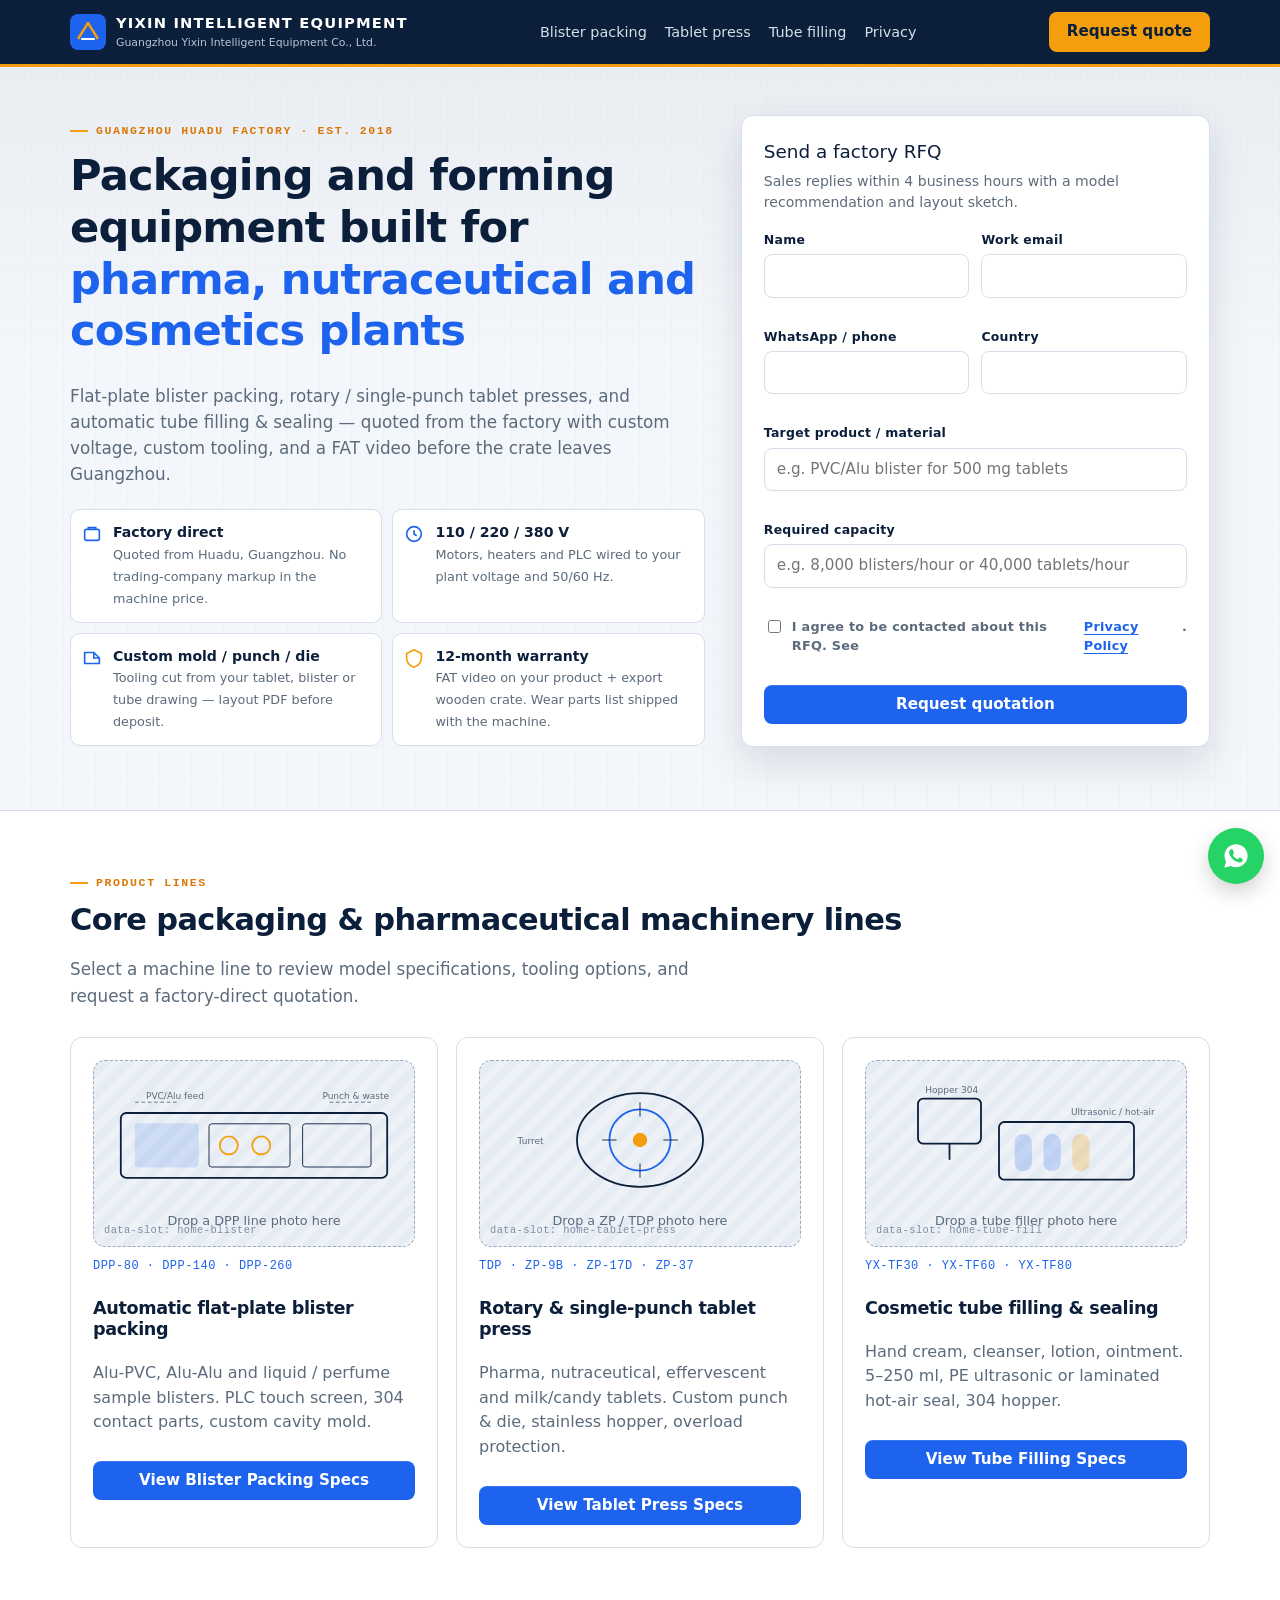
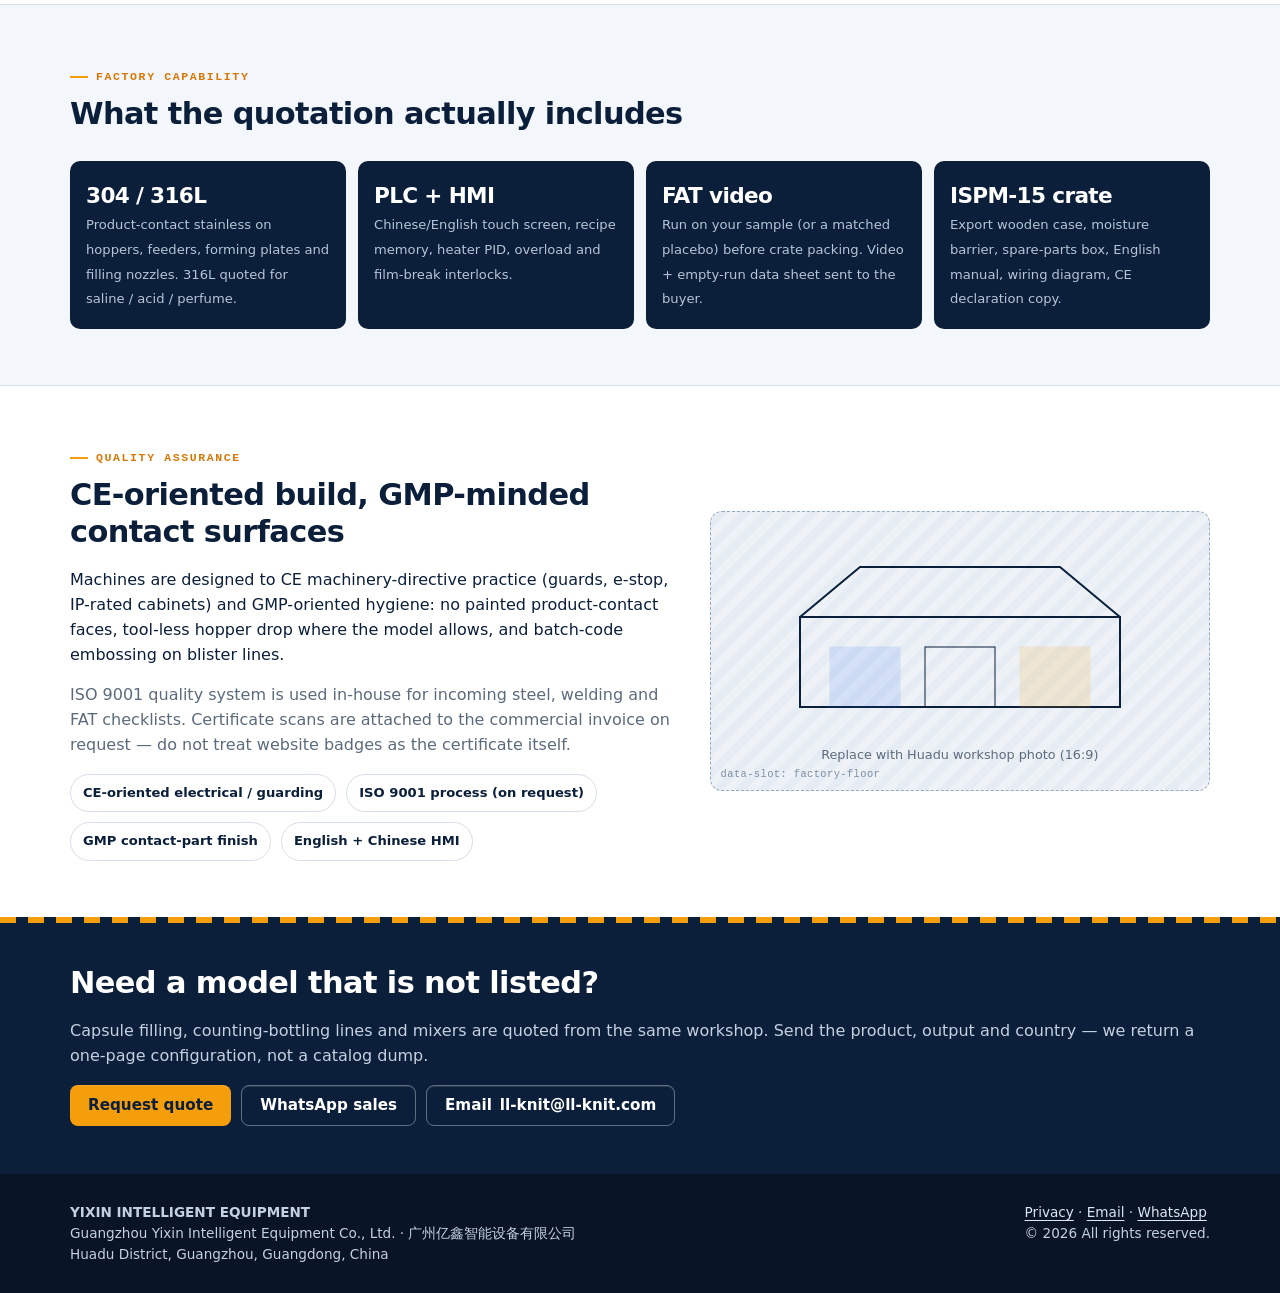
==== index.html @ 55401140 "Initial Yixin Intelligent Equipment Google Ads MVP landing pages" ====
<!DOCTYPE html>
<html lang="en">
<head>
  <meta charset="utf-8">
  <meta name="viewport" content="width=device-width, initial-scale=1">
  <title>YIXIN INTELLIGENT EQUIPMENT | Blister Packing, Tablet Press &amp; Tube Filling — Guangzhou Factory</title>
  <meta name="description" content="Guangzhou Yixin Intelligent Equipment Co., Ltd. manufactures flat-plate blister packing machines, rotary tablet presses, and cosmetic tube filling &amp; sealing equipment. 304/316L contact parts, 110/220/380V, FAT video before shipment.">
  <link rel="canonical" href="index.html">
  <link rel="icon" href="favicon.svg" type="image/svg+xml">
  <meta property="og:title" content="Guangzhou Yixin Intelligent Equipment Co., Ltd. — Factory-direct machinery">
  <meta property="og:description" content="CE/GMP-oriented design. Custom mold, punch &amp; die, voltage. FAT video and wooden-crate export packing.">
  <meta property="og:type" content="website">
  <link rel="stylesheet" href="assets/style.css">
</head>
<body data-page="home">
  <header class="site-bar">
    <div class="wrap inner">
      <a class="logo" href="index.html">
        <svg class="logo-mark" viewBox="0 0 36 36" aria-hidden="true"><rect width="36" height="36" rx="8" fill="#1D63ED"/><path d="M8 25 L18 9 L28 25" fill="none" stroke="#F59E0B" stroke-width="2.4" stroke-linejoin="round"/><path d="M12 25h12" stroke="#fff" stroke-width="2.2" stroke-linecap="round"/></svg>
        <span>
          <strong data-bind="brand.shortName">YIXIN INTELLIGENT EQUIPMENT</strong>
          <small data-bind="brand.legalName">Guangzhou Yixin Intelligent Equipment Co., Ltd.</small>
        </span>
      </a>
      <nav class="nav" aria-label="Primary">
        <a href="blister-packing-machine.html">Blister packing</a>
        <a href="tablet-press-machine.html">Tablet press</a>
        <a href="tube-filling-machine.html">Tube filling</a>
        <a href="privacy.html">Privacy</a>
      </nav>
      <a class="btn btn-amber" href="#rfq">Request quote</a>
    </div>
  </header>

  <section class="hero">
    <div class="wrap hero-grid">
      <div>
        <p class="kicker">Guangzhou Huadu factory · est. <span data-bind="brand.founded">2018</span></p>
        <h1>Packaging and forming equipment built for <span>pharma, nutraceutical and cosmetics plants</span></h1>
        <p class="lede">Flat-plate blister packing, rotary / single-punch tablet presses, and automatic tube filling &amp; sealing — quoted from the factory with custom voltage, custom tooling, and a FAT video before the crate leaves Guangzhou.</p>
        <div class="value-row">
          <div class="value-chip">
            <svg viewBox="0 0 24 24" fill="none" stroke="#1D63ED" stroke-width="1.8"><rect x="4" y="7" width="16" height="12" rx="2"/><path d="M8 7V5h8v2"/></svg>
            <div><b>Factory direct</b><span>Quoted from Huadu, Guangzhou. No trading-company markup in the machine price.</span></div>
          </div>
          <div class="value-chip">
            <svg viewBox="0 0 24 24" fill="none" stroke="#1D63ED" stroke-width="1.8"><circle cx="12" cy="12" r="8"/><path d="M12 8v4l3 2"/></svg>
            <div><b>110 / 220 / 380 V</b><span>Motors, heaters and PLC wired to your plant voltage and 50/60 Hz.</span></div>
          </div>
          <div class="value-chip">
            <svg viewBox="0 0 24 24" fill="none" stroke="#1D63ED" stroke-width="1.8"><path d="M4 18V6h10l6 6v6H4z"/><path d="M14 6v6h6"/></svg>
            <div><b>Custom mold / punch / die</b><span>Tooling cut from your tablet, blister or tube drawing — layout PDF before deposit.</span></div>
          </div>
          <div class="value-chip">
            <svg viewBox="0 0 24 24" fill="none" stroke="#F59E0B" stroke-width="1.8"><path d="M12 3l8 4v5c0 5-3.5 8.5-8 10-4.5-1.5-8-5-8-10V7l8-4z"/></svg>
            <div><b>12-month warranty</b><span>FAT video on your product + export wooden crate. Wear parts list shipped with the machine.</span></div>
          </div>
        </div>
      </div>
      <aside class="rfq" id="rfq">
        <p class="rfq-title">Send a factory RFQ</p>
        <p class="rfq-sub">Sales replies within <span data-bind="form.replySla">4 business hours</span> with a model recommendation and layout sketch.</p>
        <div class="form-banner is-warn endpoint-hint" hidden>Form endpoint in <code>assets/config.js</code> is still a placeholder — submissions will not reach sales until you set it.</div>
        <form class="js-rfq" data-product="general-inquiry" novalidate>
          <div class="form-grid">
            <div class="field">
              <label for="name">Name</label>
              <input id="name" name="name" autocomplete="name" required>
              <div class="field-error"></div>
            </div>
            <div class="field">
              <label for="email">Work email</label>
              <input id="email" name="email" type="email" autocomplete="email" required>
              <div class="field-error"></div>
            </div>
            <div class="field">
              <label for="phone">WhatsApp / phone</label>
              <input id="phone" name="phone" autocomplete="tel" required>
              <div class="field-error"></div>
            </div>
            <div class="field">
              <label for="country">Country</label>
              <input id="country" name="country" autocomplete="country-name" required>
              <div class="field-error"></div>
            </div>
            <div class="field full">
              <label for="product">Target product / material</label>
              <input id="product" name="product" placeholder="e.g. PVC/Alu blister for 500 mg tablets" required>
              <div class="field-error"></div>
            </div>
            <div class="field full">
              <label for="capacity">Required capacity</label>
              <input id="capacity" name="capacity" placeholder="e.g. 8,000 blisters/hour or 40,000 tablets/hour" required>
              <div class="field-error"></div>
            </div>
            <input type="hidden" name="page_url"><input type="hidden" name="page_path">
            <input type="hidden" name="product_line"><input type="hidden" name="utm_source">
            <input type="hidden" name="utm_medium"><input type="hidden" name="utm_campaign"><input type="hidden" name="gclid">
            <div class="field full">
              <label class="consent"><input type="checkbox" name="consent" required> I agree to be contacted about this RFQ. See <a href="privacy.html">Privacy Policy</a>.</label>
              <div class="field-error"></div>
            </div>
          </div>
          <button class="btn btn-block" type="submit" style="margin-top:12px">Request quotation</button>
        </form>
      </aside>
    </div>
  </section>

  <section>
    <div class="wrap">
      <div class="section-head">
        <p class="kicker">Product lines</p>
        <h2>Core packaging &amp; pharmaceutical machinery lines</h2>
        <p class="lede">Select a machine line to review model specifications, tooling options, and request a factory-direct quotation.</p>
      </div>
      <div class="cards-3">
        <article class="card">
          <figure class="photo-slot" data-slot="home-blister">
            <svg class="machine" viewBox="0 0 320 140" fill="none" aria-hidden="true">
              <rect x="12" y="40" width="296" height="72" rx="6" stroke="#0B1F3A" stroke-width="2"/>
              <rect x="28" y="52" width="70" height="48" rx="3" fill="#1D63ED" opacity=".15" stroke="#1D63ED"/>
              <rect x="110" y="52" width="90" height="48" rx="3" stroke="#0B1F3A"/>
              <circle cx="132" cy="76" r="10" stroke="#F59E0B" stroke-width="2"/>
              <circle cx="168" cy="76" r="10" stroke="#F59E0B" stroke-width="2"/>
              <rect x="214" y="52" width="76" height="48" rx="3" stroke="#0B1F3A"/>
              <path d="M28 28h48M244 28h48" stroke="#5C6B7C" stroke-dasharray="4 3"/>
              <text x="40" y="24" fill="#5C6B7C" font-size="10" font-family="ui-sans-serif,system-ui">PVC/Alu feed</text>
              <text x="236" y="24" fill="#5C6B7C" font-size="10" font-family="ui-sans-serif,system-ui">Punch &amp; waste</text>
            </svg>
            <figcaption>Drop a DPP line photo here</figcaption>
          </figure>
          <p class="model">DPP-80 · DPP-140 · DPP-260</p>
          <h3>Automatic flat-plate blister packing</h3>
          <p class="muted">Alu-PVC, Alu-Alu and liquid / perfume sample blisters. PLC touch screen, 304 contact parts, custom cavity mold.</p>
          <a class="btn" href="blister-packing-machine.html">View Blister Packing Specs</a>
        </article>
        <article class="card">
          <figure class="photo-slot" data-slot="home-tablet-press">
            <svg class="machine" viewBox="0 0 320 140" fill="none" aria-hidden="true">
              <rect x="90" y="18" width="140" height="104" rx="70" stroke="#0B1F3A" stroke-width="2"/>
              <circle cx="160" cy="70" r="34" stroke="#1D63ED" stroke-width="2"/>
              <circle cx="160" cy="70" r="8" fill="#F59E0B"/>
              <g stroke="#0B1F3A">
                <line x1="160" y1="28" x2="160" y2="44"/><line x1="160" y1="96" x2="160" y2="112"/>
                <line x1="118" y1="70" x2="134" y2="70"/><line x1="186" y1="70" x2="202" y2="70"/>
              </g>
              <text x="24" y="74" fill="#5C6B7C" font-size="10" font-family="ui-sans-serif,system-ui">Turret</text>
            </svg>
            <figcaption>Drop a ZP / TDP photo here</figcaption>
          </figure>
          <p class="model">TDP · ZP-9B · ZP-17D · ZP-37</p>
          <h3>Rotary &amp; single-punch tablet press</h3>
          <p class="muted">Pharma, nutraceutical, effervescent and milk/candy tablets. Custom punch &amp; die, stainless hopper, overload protection.</p>
          <a class="btn" href="tablet-press-machine.html">View Tablet Press Specs</a>
        </article>
        <article class="card">
          <figure class="photo-slot" data-slot="home-tube-fill">
            <svg class="machine" viewBox="0 0 320 140" fill="none" aria-hidden="true">
              <rect x="40" y="24" width="70" height="50" rx="6" stroke="#0B1F3A" stroke-width="2"/>
              <path d="M75 74v18" stroke="#0B1F3A" stroke-width="2"/>
              <rect x="130" y="50" width="150" height="64" rx="6" stroke="#0B1F3A" stroke-width="2"/>
              <rect x="148" y="64" width="18" height="40" rx="8" fill="#1D63ED" opacity=".2" stroke="#1D63ED"/>
              <rect x="180" y="64" width="18" height="40" rx="8" fill="#1D63ED" opacity=".2" stroke="#1D63ED"/>
              <rect x="212" y="64" width="18" height="40" rx="8" fill="#F59E0B" opacity=".25" stroke="#F59E0B"/>
              <text x="48" y="18" fill="#5C6B7C" font-size="10" font-family="ui-sans-serif,system-ui">Hopper 304</text>
              <text x="210" y="42" fill="#5C6B7C" font-size="10" font-family="ui-sans-serif,system-ui">Ultrasonic / hot-air</text>
            </svg>
            <figcaption>Drop a tube filler photo here</figcaption>
          </figure>
          <p class="model">YX-TF30 · YX-TF60 · YX-TF80</p>
          <h3>Cosmetic tube filling &amp; sealing</h3>
          <p class="muted">Hand cream, cleanser, lotion, ointment. 5–250 ml, PE ultrasonic or laminated hot-air seal, 304 hopper.</p>
          <a class="btn" href="tube-filling-machine.html">View Tube Filling Specs</a>
        </article>
      </div>
    </div>
  </section>

  <section style="background:var(--paper);border-top:1px solid var(--line);border-bottom:1px solid var(--line)">
    <div class="wrap">
      <div class="section-head">
        <p class="kicker">Factory capability</p>
        <h2>What the quotation actually includes</h2>
      </div>
      <div class="stats">
        <div class="stat"><b>304 / 316L</b><span>Product-contact stainless on hoppers, feeders, forming plates and filling nozzles. 316L quoted for saline / acid / perfume.</span></div>
        <div class="stat"><b>PLC + HMI</b><span>Chinese/English touch screen, recipe memory, heater PID, overload and film-break interlocks.</span></div>
        <div class="stat"><b>FAT video</b><span>Run on your sample (or a matched placebo) before crate packing. Video + empty-run data sheet sent to the buyer.</span></div>
        <div class="stat"><b>ISPM-15 crate</b><span>Export wooden case, moisture barrier, spare-parts box, English manual, wiring diagram, CE declaration copy.</span></div>
      </div>
    </div>
  </section>

  <section>
    <div class="wrap qa-row">
      <div>
        <p class="kicker">Quality assurance</p>
        <h2>CE-oriented build, GMP-minded contact surfaces</h2>
        <p>Machines are designed to CE machinery-directive practice (guards, e-stop, IP-rated cabinets) and GMP-oriented hygiene: no painted product-contact faces, tool-less hopper drop where the model allows, and batch-code embossing on blister lines.</p>
        <p class="muted">ISO 9001 quality system is used in-house for incoming steel, welding and FAT checklists. Certificate scans are attached to the commercial invoice on request — do not treat website badges as the certificate itself.</p>
        <div class="badge-row">
          <span class="badge">CE-oriented electrical / guarding</span>
          <span class="badge">ISO 9001 process (on request)</span>
          <span class="badge">GMP contact-part finish</span>
          <span class="badge">English + Chinese HMI</span>
        </div>
      </div>
      <figure class="photo-slot" data-slot="factory-floor" style="min-height:280px">
        <svg class="machine" viewBox="0 0 360 200" fill="none" aria-hidden="true">
          <rect x="20" y="80" width="320" height="90" stroke="#0B1F3A" stroke-width="2"/>
          <path d="M20 80 L80 30 H280 L340 80" stroke="#0B1F3A" stroke-width="2"/>
          <rect x="50" y="110" width="70" height="60" fill="#1D63ED" opacity=".12" stroke="#1D63ED"/>
          <rect x="145" y="110" width="70" height="60" stroke="#0B1F3A"/>
          <rect x="240" y="110" width="70" height="60" fill="#F59E0B" opacity=".15" stroke="#F59E0B"/>
        </svg>
        <figcaption>Replace with Huadu workshop photo (16:9)</figcaption>
      </figure>
    </div>
  </section>

  <section class="cta-band">
    <div class="wrap">
      <h2>Need a model that is not listed?</h2>
      <p>Capsule filling, counting-bottling lines and mixers are quoted from the same workshop. Send the product, output and country — we return a one-page configuration, not a catalog dump.</p>
      <div class="cta-actions">
        <a class="btn btn-amber" href="#rfq">Request quote</a>
        <a class="btn btn-ghost" data-whatsapp="homepage" href="#">WhatsApp sales</a>
        <a class="btn btn-ghost" data-mailto href="mailto:ll-knit@ll-knit.com">Email <span data-bind="contact.email">ll-knit@ll-knit.com</span></a>
      </div>
    </div>
  </section>

  <footer class="site">
    <div class="wrap inner">
      <div>
        <strong data-bind="brand.shortName">YIXIN INTELLIGENT EQUIPMENT</strong><br>
        <span data-bind="brand.legalName">Guangzhou Yixin Intelligent Equipment Co., Ltd.</span>
        · <span data-bind="brand.legalNameZh">广州亿鑫智能设备有限公司</span><br>
        <span data-bind="contact.address">Huadu District, Guangzhou, Guangdong, China</span>
      </div>
      <div>
        <a href="privacy.html">Privacy</a> ·
        <a data-mailto href="mailto:ll-knit@ll-knit.com">Email</a> ·
        <a data-whatsapp="footer" href="#">WhatsApp</a><br>
        © <span data-year>2026</span> All rights reserved.
      </div>
    </div>
  </footer>

  <a class="float-wa" data-whatsapp="float" href="#" aria-label="WhatsApp sales">
    <svg viewBox="0 0 24 24" fill="currentColor"><path d="M12.04 2C6.58 2 2.15 6.4 2.15 11.84c0 1.74.46 3.44 1.33 4.94L2 22l5.37-1.4a10.1 10.1 0 0 0 4.67 1.12h.04c5.46 0 9.89-4.4 9.89-9.84C21.97 6.4 17.5 2 12.04 2zm5.76 14.16c-.24.68-1.4 1.3-1.94 1.38-.5.08-1.14.11-1.84-.11-.42-.14-.97-.31-1.67-.61-2.94-1.27-4.86-4.23-5.01-4.43-.15-.2-1.25-1.66-1.25-3.17 0-1.5.79-2.24 1.07-2.55.28-.3.62-.38.82-.38h.6c.19 0 .45-.07.7.54.24.62.83 2.14.9 2.3.07.15.12.34.02.54-.1.2-.15.33-.3.5-.14.18-.3.4-.43.53-.14.14-.29.3-.12.58.16.28.73 1.2 1.56 1.95 1.08.96 1.98 1.26 2.26 1.4.28.14.45.12.61-.07.17-.2.7-.81.88-1.09.19-.28.37-.23.62-.14.24.1 1.54.73 1.8.86.27.13.45.2.51.3.07.12.07.68-.17 1.36z"/></svg>
  </a>
  <div class="sticky-cta">
    <a class="btn" href="#rfq">Request quote</a>
    <a class="btn btn-amber" data-whatsapp="sticky" href="#">WhatsApp</a>
  </div>

  <script src="assets/config.js"></script>
  <script src="assets/app.js"></script>
</body>
</html>
---- assets/style.css ----
/* YIXIN MACHINERY — industrial-tech B2B. No CDN fonts or libraries. */
:root {
  --navy: #0b1f3a;
  --navy-2: #122c4e;
  --navy-3: #1a3d66;
  --ink: #0b1f3a;
  --muted: #5c6b7c;
  --line: #d7deea;
  --paper: #f3f6fa;
  --white: #ffffff;
  --blue: #1d63ed;
  --blue-2: #154fc0;
  --amber: #f59e0b;
  --amber-2: #d97706;
  --ok: #0f7b4a;
  --warn: #9a6700;
  --danger: #b42318;
  --radius: 12px;
  --shadow: 0 16px 40px rgba(11, 31, 58, 0.12);
  --mono: ui-monospace, "SF Mono", Menlo, Consolas, monospace;
  --sans: ui-sans-serif, system-ui, -apple-system, "Segoe UI", Roboto, "Helvetica Neue", Arial, sans-serif;
}

*,
*::before,
*::after {
  box-sizing: border-box;
}

html {
  scroll-behavior: smooth;
}

body {
  margin: 0;
  font-family: var(--sans);
  color: var(--ink);
  background: var(--white);
  line-height: 1.55;
  -webkit-font-smoothing: antialiased;
}

img,
svg {
  max-width: 100%;
  display: block;
}

a {
  color: var(--blue);
  text-decoration-thickness: 1px;
  text-underline-offset: 3px;
}

a:hover {
  color: var(--blue-2);
}

h1,
h2,
h3,
h4 {
  line-height: 1.2;
  letter-spacing: -0.02em;
  margin: 0 0 0.6em;
}

h1 {
  font-size: clamp(1.8rem, 3.4vw, 2.7rem);
}

h2 {
  font-size: clamp(1.4rem, 2.4vw, 1.9rem);
}

h3 {
  font-size: 1.1rem;
}

p {
  margin: 0 0 1em;
}

.lede {
  font-size: 1.05rem;
  color: var(--muted);
  max-width: 62ch;
}

.wrap {
  width: min(1140px, calc(100% - 32px));
  margin: 0 auto;
}

.wrap-narrow {
  width: min(760px, calc(100% - 32px));
  margin: 0 auto;
}

.kicker {
  display: inline-flex;
  align-items: center;
  gap: 8px;
  font-family: var(--mono);
  font-size: 0.72rem;
  letter-spacing: 0.14em;
  text-transform: uppercase;
  color: var(--amber-2);
  font-weight: 700;
  margin-bottom: 10px;
}

.kicker::before {
  content: "";
  width: 18px;
  height: 2px;
  background: var(--amber);
}

/* —— Header —— */
.site-bar,
.lp-bar {
  position: sticky;
  top: 0;
  z-index: 40;
  background: var(--navy);
  color: #fff;
  border-bottom: 3px solid var(--amber);
}

.site-bar .inner,
.lp-bar .inner {
  display: flex;
  align-items: center;
  justify-content: space-between;
  gap: 16px;
  min-height: 64px;
}

.logo {
  display: flex;
  align-items: center;
  gap: 10px;
  color: #fff;
  text-decoration: none;
}

.logo:hover {
  color: #fff;
}

.logo-mark {
  width: 36px;
  height: 36px;
  flex: 0 0 36px;
}

.logo strong {
  display: block;
  font-size: 0.92rem;
  letter-spacing: 0.08em;
}

.logo small {
  display: block;
  color: #b7c4d6;
  font-size: 0.68rem;
  font-weight: 400;
  letter-spacing: 0;
  max-width: 280px;
}

.nav {
  display: flex;
  gap: 18px;
  align-items: center;
}

.nav a {
  color: #d5deea;
  text-decoration: none;
  font-size: 0.9rem;
}

.nav a:hover,
.nav a[aria-current="page"] {
  color: #fff;
}

.btn {
  display: inline-flex;
  align-items: center;
  justify-content: center;
  gap: 8px;
  border: 0;
  border-radius: 8px;
  padding: 12px 18px;
  font: 650 0.95rem/1 var(--sans);
  cursor: pointer;
  text-decoration: none;
  color: #fff;
  background: var(--blue);
  box-shadow: 0 1px 0 rgba(255, 255, 255, 0.12) inset;
}

.btn:hover {
  background: var(--blue-2);
  color: #fff;
}

.btn-amber {
  background: var(--amber);
  color: var(--navy);
}

.btn-amber:hover {
  background: var(--amber-2);
  color: #fff;
}

.btn-ghost {
  background: transparent;
  color: #fff;
  border: 1px solid rgba(255, 255, 255, 0.35);
}

.btn-ghost:hover {
  background: rgba(255, 255, 255, 0.08);
  color: #fff;
}

.btn-outline {
  background: #fff;
  color: var(--navy);
  border: 1px solid var(--line);
}

.btn-outline:hover {
  border-color: var(--navy);
  color: var(--navy);
}

.btn-sm {
  padding: 8px 12px;
  font-size: 0.82rem;
}

.btn-block {
  width: 100%;
}

/* —— Hero —— */
.hero {
  background:
    linear-gradient(180deg, rgba(11, 31, 58, 0.04), transparent 40%),
    repeating-linear-gradient(
      0deg,
      transparent,
      transparent 31px,
      rgba(11, 31, 58, 0.035) 32px
    ),
    repeating-linear-gradient(
      90deg,
      transparent,
      transparent 31px,
      rgba(11, 31, 58, 0.035) 32px
    ),
    var(--paper);
  padding: 48px 0 56px;
  border-bottom: 1px solid var(--line);
}

.hero-grid {
  display: grid;
  grid-template-columns: 1.15fr 0.85fr;
  gap: 36px;
  align-items: start;
}

.hero h1 span {
  color: var(--blue);
}

.value-row {
  display: grid;
  grid-template-columns: 1fr 1fr;
  gap: 10px;
  margin: 22px 0 8px;
}

.value-chip {
  display: flex;
  gap: 10px;
  align-items: flex-start;
  background: #fff;
  border: 1px solid var(--line);
  border-radius: 10px;
  padding: 12px 12px 12px 10px;
  font-size: 0.88rem;
}

.value-chip svg {
  flex: 0 0 22px;
  width: 22px;
  height: 22px;
  margin-top: 1px;
}

.value-chip b {
  display: block;
}

.value-chip span {
  color: var(--muted);
  font-size: 0.8rem;
}

/* —— RFQ card —— */
.rfq {
  background: #fff;
  border: 1px solid var(--line);
  border-radius: var(--radius);
  box-shadow: var(--shadow);
  padding: 22px;
}

.rfq h2,
.rfq .rfq-title {
  font-size: 1.15rem;
  margin-bottom: 4px;
}

.rfq .rfq-sub {
  color: var(--muted);
  font-size: 0.88rem;
  margin-bottom: 16px;
}

.form-grid {
  display: grid;
  grid-template-columns: 1fr 1fr;
  gap: 12px;
}

.field {
  display: flex;
  flex-direction: column;
  gap: 5px;
}

.field.full {
  grid-column: 1 / -1;
}

label,
.field span.lbl {
  font-size: 0.78rem;
  font-weight: 650;
  letter-spacing: 0.02em;
}

input,
select,
textarea {
  font: 400 0.95rem/1.4 var(--sans);
  border: 1px solid var(--line);
  border-radius: 8px;
  padding: 10px 12px;
  background: #fff;
  color: var(--ink);
  width: 100%;
}

input:focus,
select:focus,
textarea:focus {
  outline: 2px solid rgba(29, 99, 237, 0.35);
  border-color: var(--blue);
}

.is-invalid {
  border-color: var(--danger);
  background: #fff6f5;
}

.field-error {
  min-height: 1em;
  color: var(--danger);
  font-size: 0.75rem;
}

.consent {
  display: flex;
  gap: 8px;
  align-items: flex-start;
  font-size: 0.8rem;
  color: var(--muted);
}

.consent input {
  width: auto;
  margin-top: 3px;
}

.form-banner {
  border-radius: 8px;
  padding: 12px 14px;
  font-size: 0.88rem;
  margin-bottom: 14px;
}

.form-banner.is-warn {
  background: #fff7e6;
  border: 1px solid #f5c56b;
  color: #6b4a00;
}

.form-banner.is-error {
  background: #fff1f0;
  border: 1px solid #f0b0aa;
  color: #7a160f;
}

.form-banner code {
  font-family: var(--mono);
  font-size: 0.78em;
}

.banner-actions {
  display: flex;
  flex-wrap: wrap;
  gap: 8px;
  margin-top: 10px;
}

.endpoint-hint {
  font-size: 0.75rem;
  color: var(--warn);
  margin-top: 8px;
}

/* —— Sections —— */
section {
  padding: 56px 0;
}

.section-head {
  margin-bottom: 28px;
}

.cards-3 {
  display: grid;
  grid-template-columns: repeat(3, 1fr);
  gap: 18px;
}

.card {
  background: #fff;
  border: 1px solid var(--line);
  border-radius: var(--radius);
  padding: 22px;
  display: flex;
  flex-direction: column;
  gap: 10px;
  min-height: 100%;
}

.card a.stretched {
  text-decoration: none;
  color: inherit;
}

.card a.stretched:hover {
  color: inherit;
}

.card:hover {
  border-color: #9fb3d1;
  box-shadow: var(--shadow);
}

.card .model {
  font-family: var(--mono);
  font-size: 0.75rem;
  color: var(--blue);
  letter-spacing: 0.04em;
}

.stats {
  display: grid;
  grid-template-columns: repeat(4, 1fr);
  gap: 12px;
}

.stat {
  background: var(--navy);
  color: #fff;
  border-radius: 10px;
  padding: 18px 16px;
}

.stat b {
  display: block;
  font-size: 1.35rem;
  letter-spacing: -0.03em;
}

.stat span {
  color: #b7c4d6;
  font-size: 0.82rem;
}

.qa-row {
  display: grid;
  grid-template-columns: 1.1fr 0.9fr;
  gap: 28px;
  align-items: center;
}

.badge-row {
  display: flex;
  flex-wrap: wrap;
  gap: 10px;
}

.badge {
  border: 1px solid var(--line);
  background: #fff;
  border-radius: 999px;
  padding: 8px 12px;
  font-size: 0.82rem;
  font-weight: 650;
}

.badge svg {
  display: inline-block;
  vertical-align: -4px;
  margin-right: 6px;
}

/* —— Photo slots —— */
.photo-slot {
  margin: 0;
  background:
    repeating-linear-gradient(
      -45deg,
      #eef2f7,
      #eef2f7 8px,
      #e6ecf4 8px,
      #e6ecf4 16px
    );
  border: 1px dashed #9aa9bd;
  border-radius: 12px;
  min-height: 180px;
  display: flex;
  flex-direction: column;
  align-items: center;
  justify-content: center;
  gap: 8px;
  padding: 16px;
  color: var(--muted);
  text-align: center;
  position: relative;
}

.photo-slot[data-slot]::after {
  content: "data-slot: " attr(data-slot);
  position: absolute;
  left: 10px;
  bottom: 8px;
  font-family: var(--mono);
  font-size: 0.65rem;
  letter-spacing: 0.04em;
  color: #7c8ea3;
}

.photo-slot figcaption {
  font-size: 0.8rem;
}

.photo-slot svg.machine {
  width: min(100%, 360px);
  height: auto;
}

/* —— Tables —— */
.table-scroll {
  overflow-x: auto;
  border: 1px solid var(--line);
  border-radius: 12px;
  background: #fff;
}

table.specs {
  width: 100%;
  border-collapse: collapse;
  font-size: 0.9rem;
  min-width: 640px;
}

table.specs th,
table.specs td {
  padding: 12px 14px;
  text-align: left;
  border-bottom: 1px solid var(--line);
  vertical-align: top;
}

table.specs thead th {
  background: var(--navy);
  color: #fff;
  font-weight: 650;
  font-size: 0.82rem;
  letter-spacing: 0.03em;
}

table.specs tbody th {
  background: var(--paper);
  font-weight: 650;
  width: 28%;
}

table.specs tbody tr:last-child th,
table.specs tbody tr:last-child td {
  border-bottom: 0;
}

.note {
  font-size: 0.8rem;
  color: var(--muted);
  margin-top: 10px;
}

/* —— Process / apps —— */
.steps {
  display: grid;
  grid-template-columns: repeat(4, 1fr);
  gap: 14px;
}

.step {
  border: 1px solid var(--line);
  border-radius: 12px;
  padding: 18px;
  background: #fff;
  position: relative;
}

.step .n {
  font-family: var(--mono);
  font-size: 0.75rem;
  color: var(--amber-2);
  font-weight: 700;
}

.apps {
  display: grid;
  grid-template-columns: repeat(3, 1fr);
  gap: 14px;
}

.app {
  background: var(--paper);
  border-radius: 12px;
  padding: 18px;
  border: 1px solid var(--line);
}

.app svg {
  width: 40px;
  height: 40px;
  margin-bottom: 10px;
}

/* —— FAQ —— */
.faq-item {
  border: 1px solid var(--line);
  border-radius: 10px;
  background: #fff;
  margin-bottom: 8px;
}

.faq-item button {
  width: 100%;
  text-align: left;
  background: none;
  border: 0;
  font: 650 0.98rem/1.35 var(--sans);
  padding: 14px 44px 14px 16px;
  cursor: pointer;
  color: var(--ink);
  position: relative;
}

.faq-item button::after {
  content: "+";
  position: absolute;
  right: 16px;
  top: 12px;
  color: var(--blue);
  font-size: 1.2rem;
}

.faq-item.is-open button::after {
  content: "–";
}

.faq-a {
  display: none;
  padding: 0 16px 16px;
  color: var(--muted);
  font-size: 0.94rem;
}

.faq-item.is-open .faq-a {
  display: block;
}

/* —— CTA band —— */
.cta-band {
  background: var(--navy);
  color: #fff;
  padding: 48px 0;
  position: relative;
}

.cta-band::before {
  content: "";
  position: absolute;
  inset: 0 0 auto;
  height: 6px;
  background: repeating-linear-gradient(
    90deg,
    var(--amber) 0 16px,
    var(--navy) 16px 28px
  );
}

.cta-band p {
  color: #c5d0e0;
}

.cta-actions {
  display: flex;
  flex-wrap: wrap;
  gap: 10px;
  margin-top: 16px;
}

/* —— Footer —— */
footer.site {
  background: #071525;
  color: #c5d0e0;
  padding: 28px 0;
  font-size: 0.85rem;
}

footer.site a {
  color: #dce6f4;
}

footer.site .inner {
  display: flex;
  justify-content: space-between;
  gap: 16px;
  flex-wrap: wrap;
}

/* —— Sticky mobile CTA —— */
.sticky-cta {
  display: none;
}

.float-wa {
  position: fixed;
  right: 16px;
  bottom: 16px;
  z-index: 30;
  width: 56px;
  height: 56px;
  border-radius: 50%;
  background: #25d366;
  color: #fff;
  display: grid;
  place-items: center;
  box-shadow: 0 8px 20px rgba(0, 0, 0, 0.18);
  text-decoration: none;
}

.float-wa:hover {
  color: #fff;
}

.float-wa svg {
  width: 28px;
  height: 28px;
}

/* —— Thanks / privacy —— */
.thanks-hero {
  padding: 64px 0 40px;
  background: var(--paper);
}

.timeline {
  list-style: none;
  padding: 0;
  margin: 0;
  border-left: 2px solid var(--line);
}

.timeline li {
  padding: 0 0 22px 22px;
  position: relative;
}

.timeline li::before {
  content: "";
  width: 12px;
  height: 12px;
  background: var(--blue);
  border-radius: 50%;
  position: absolute;
  left: -7px;
  top: 4px;
}

.summary-dl {
  display: grid;
  grid-template-columns: 120px 1fr;
  gap: 6px 12px;
  background: #fff;
  border: 1px solid var(--line);
  border-radius: 10px;
  padding: 14px 16px;
  margin: 18px 0;
}

.legal h2 {
  margin-top: 1.6em;
}

.legal ul {
  color: var(--muted);
}

/* —— Misc —— */
.sr-only {
  position: absolute;
  width: 1px;
  height: 1px;
  overflow: hidden;
  clip: rect(0 0 0 0);
}

.muted {
  color: var(--muted);
}

.split-2 {
  display: grid;
  grid-template-columns: 1fr 1fr;
  gap: 20px;
}

@media (max-width: 900px) {
  .hero-grid,
  .qa-row,
  .cards-3,
  .stats,
  .steps,
  .apps,
  .split-2 {
    grid-template-columns: 1fr;
  }

  .nav {
    display: none;
  }

  .form-grid {
    grid-template-columns: 1fr;
  }

  .value-row {
    grid-template-columns: 1fr;
  }

  .stats {
    grid-template-columns: 1fr 1fr;
  }

  .sticky-cta {
    display: flex;
    position: fixed;
    left: 0;
    right: 0;
    bottom: 0;
    z-index: 35;
    gap: 8px;
    padding: 10px 12px calc(10px + env(safe-area-inset-bottom));
    background: #fff;
    border-top: 1px solid var(--line);
  }

  .sticky-cta .btn {
    flex: 1;
  }

  .float-wa {
    bottom: 76px;
  }

  body {
    padding-bottom: 72px;
  }

  .logo small {
    display: none;
  }
}
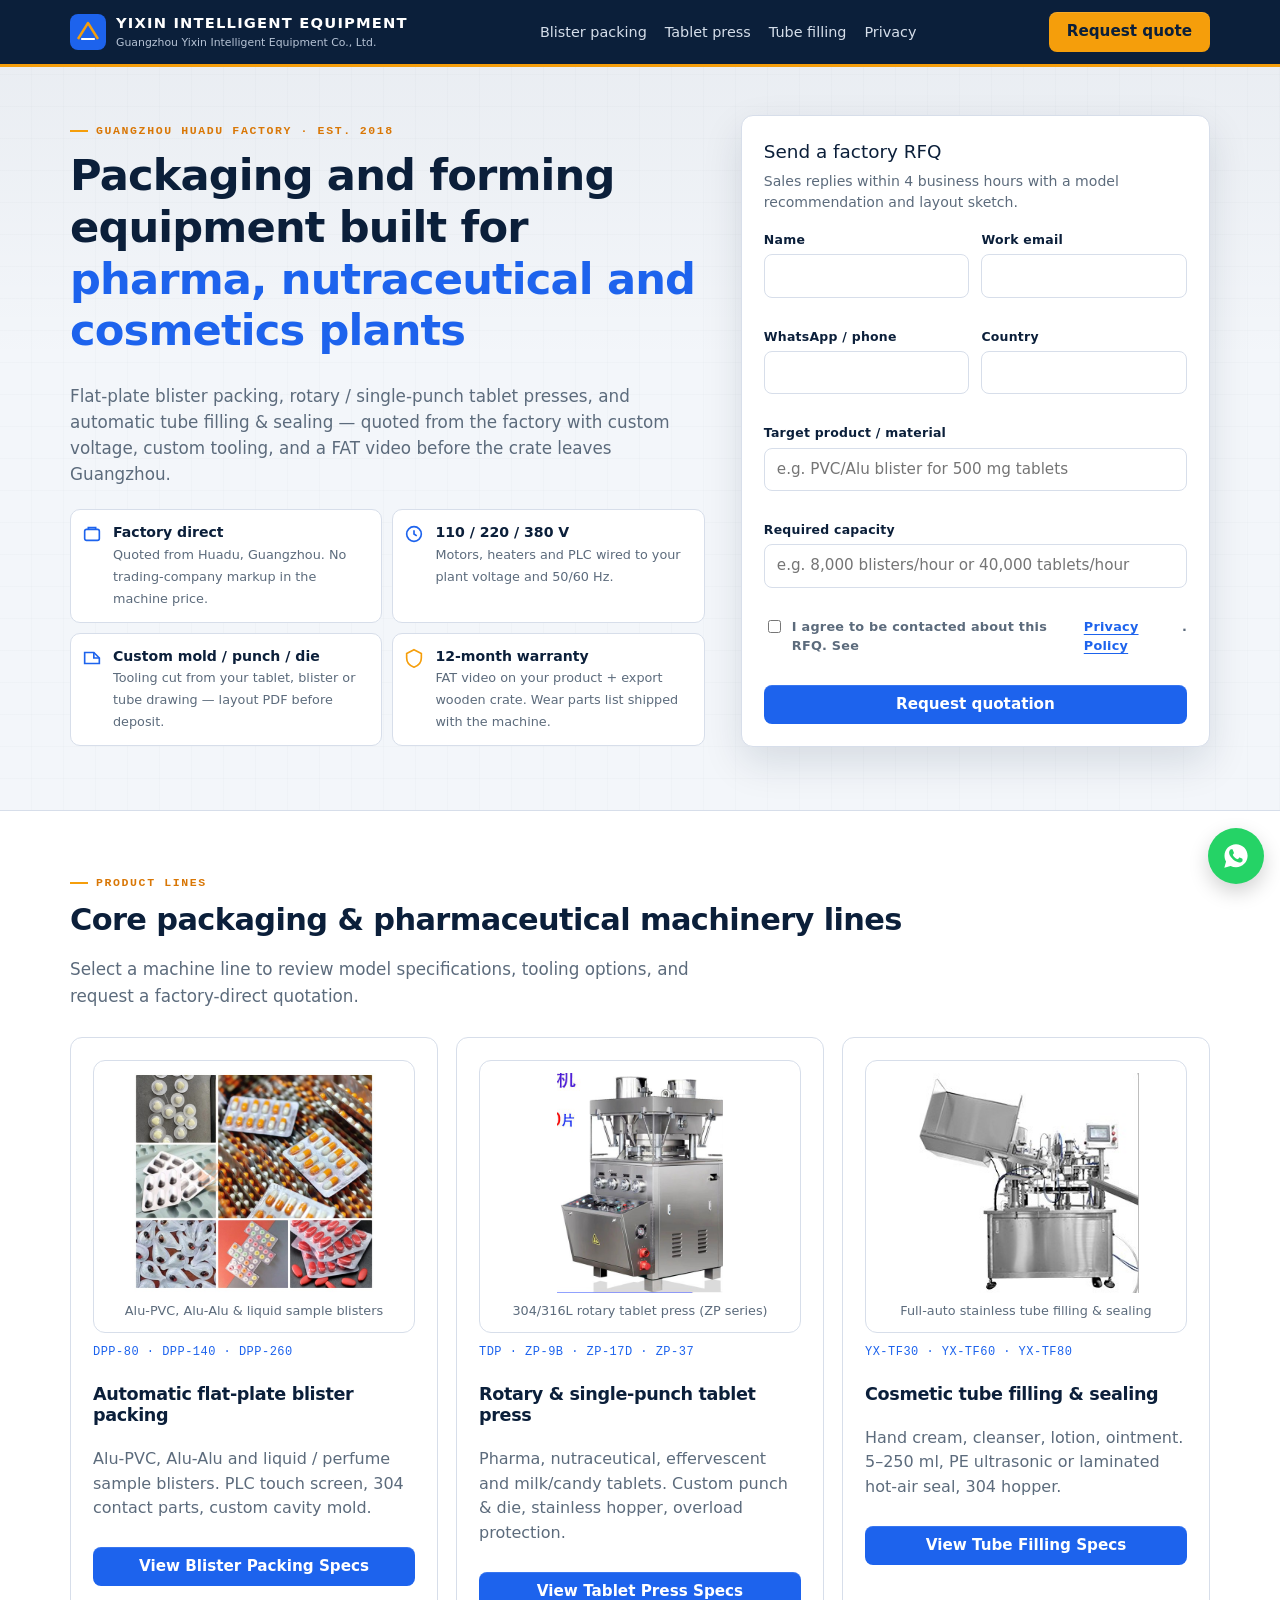
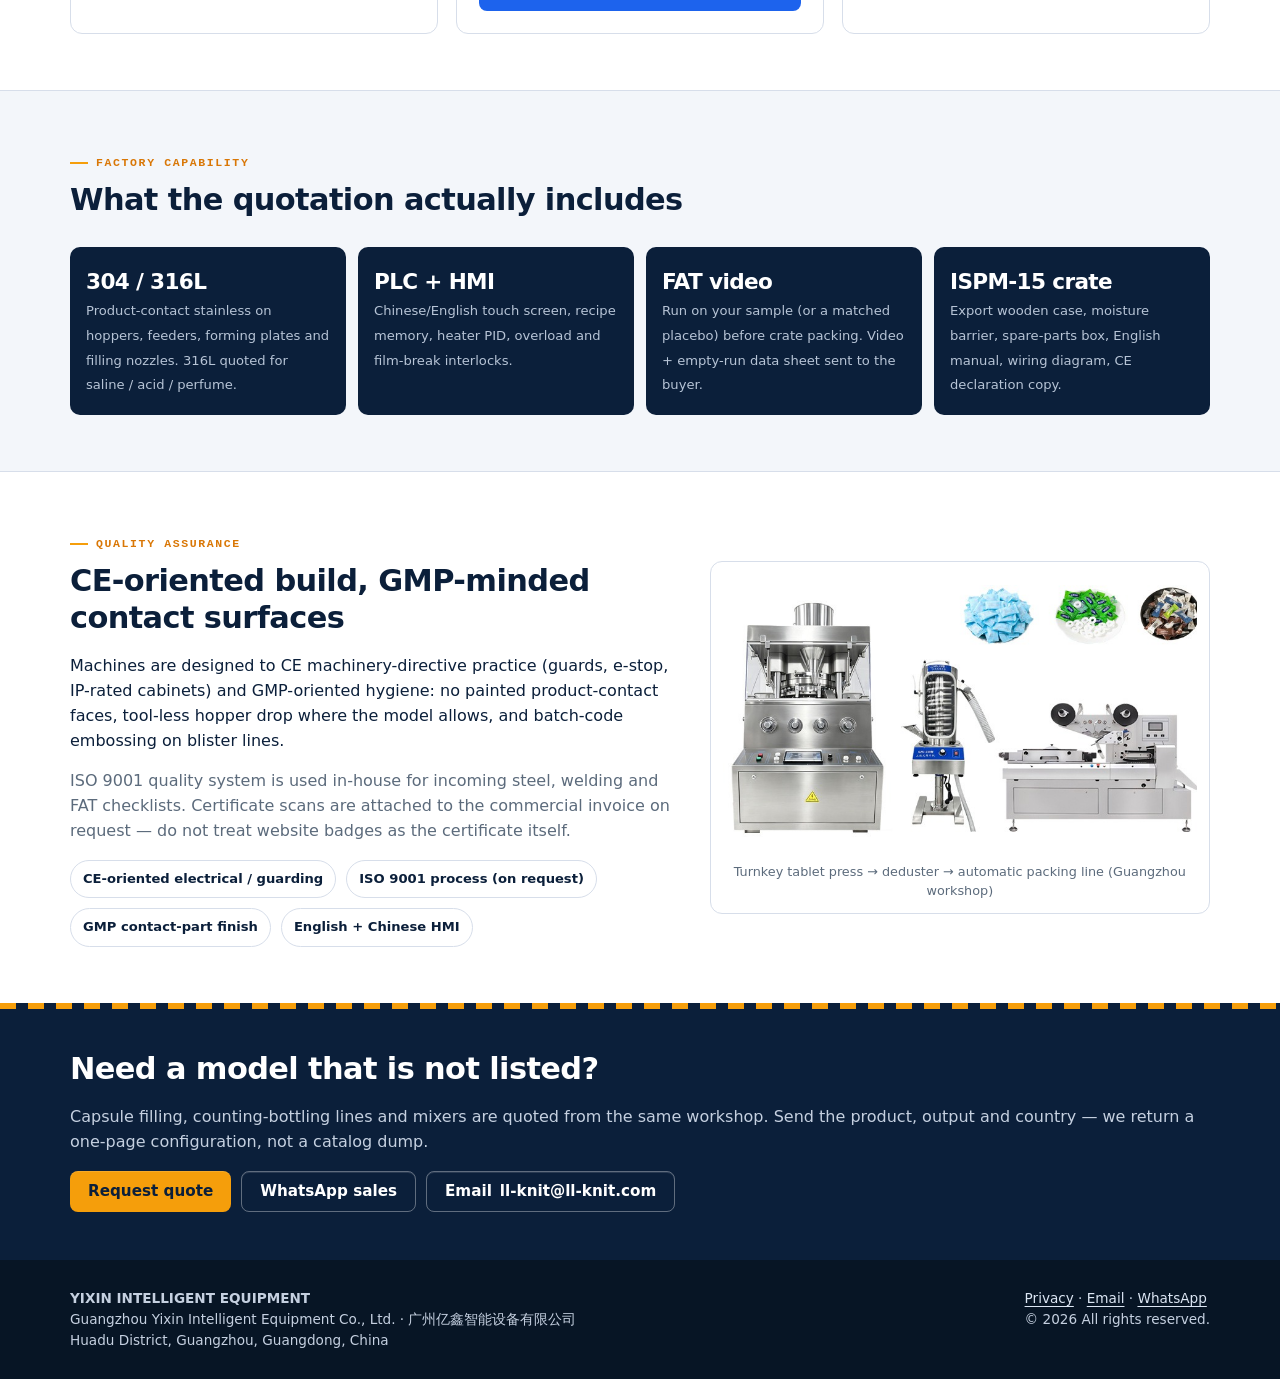
==== commit c3d374bc: "Replace SVG placeholders with real 1688 Guangzhou Yixin machinery photos" ====
--- a/index.html
+++ b/index.html
@@ -116,19 +116,9 @@
       </div>
       <div class="cards-3">
         <article class="card">
-          <figure class="photo-slot" data-slot="home-blister">
-            <svg class="machine" viewBox="0 0 320 140" fill="none" aria-hidden="true">
-              <rect x="12" y="40" width="296" height="72" rx="6" stroke="#0B1F3A" stroke-width="2"/>
-              <rect x="28" y="52" width="70" height="48" rx="3" fill="#1D63ED" opacity=".15" stroke="#1D63ED"/>
-              <rect x="110" y="52" width="90" height="48" rx="3" stroke="#0B1F3A"/>
-              <circle cx="132" cy="76" r="10" stroke="#F59E0B" stroke-width="2"/>
-              <circle cx="168" cy="76" r="10" stroke="#F59E0B" stroke-width="2"/>
-              <rect x="214" y="52" width="76" height="48" rx="3" stroke="#0B1F3A"/>
-              <path d="M28 28h48M244 28h48" stroke="#5C6B7C" stroke-dasharray="4 3"/>
-              <text x="40" y="24" fill="#5C6B7C" font-size="10" font-family="ui-sans-serif,system-ui">PVC/Alu feed</text>
-              <text x="236" y="24" fill="#5C6B7C" font-size="10" font-family="ui-sans-serif,system-ui">Punch &amp; waste</text>
-            </svg>
-            <figcaption>Drop a DPP line photo here</figcaption>
+          <figure class="photo-frame">
+            <img src="assets/images/blister-clean.jpg" alt="Alu-PVC, Alu-Alu and liquid blister pack samples from Guangzhou Yixin" loading="lazy">
+            <figcaption>Alu-PVC, Alu-Alu &amp; liquid sample blisters</figcaption>
           </figure>
           <p class="model">DPP-80 · DPP-140 · DPP-260</p>
           <h3>Automatic flat-plate blister packing</h3>
@@ -136,18 +126,9 @@
           <a class="btn" href="blister-packing-machine.html">View Blister Packing Specs</a>
         </article>
         <article class="card">
-          <figure class="photo-slot" data-slot="home-tablet-press">
-            <svg class="machine" viewBox="0 0 320 140" fill="none" aria-hidden="true">
-              <rect x="90" y="18" width="140" height="104" rx="70" stroke="#0B1F3A" stroke-width="2"/>
-              <circle cx="160" cy="70" r="34" stroke="#1D63ED" stroke-width="2"/>
-              <circle cx="160" cy="70" r="8" fill="#F59E0B"/>
-              <g stroke="#0B1F3A">
-                <line x1="160" y1="28" x2="160" y2="44"/><line x1="160" y1="96" x2="160" y2="112"/>
-                <line x1="118" y1="70" x2="134" y2="70"/><line x1="186" y1="70" x2="202" y2="70"/>
-              </g>
-              <text x="24" y="74" fill="#5C6B7C" font-size="10" font-family="ui-sans-serif,system-ui">Turret</text>
-            </svg>
-            <figcaption>Drop a ZP / TDP photo here</figcaption>
+          <figure class="photo-frame">
+            <img src="assets/images/tablet-clean.jpg" alt="Guangzhou Yixin stainless steel rotary tablet press machine" loading="lazy">
+            <figcaption>304/316L rotary tablet press (ZP series)</figcaption>
           </figure>
           <p class="model">TDP · ZP-9B · ZP-17D · ZP-37</p>
           <h3>Rotary &amp; single-punch tablet press</h3>
@@ -155,18 +136,9 @@
           <a class="btn" href="tablet-press-machine.html">View Tablet Press Specs</a>
         </article>
         <article class="card">
-          <figure class="photo-slot" data-slot="home-tube-fill">
-            <svg class="machine" viewBox="0 0 320 140" fill="none" aria-hidden="true">
-              <rect x="40" y="24" width="70" height="50" rx="6" stroke="#0B1F3A" stroke-width="2"/>
-              <path d="M75 74v18" stroke="#0B1F3A" stroke-width="2"/>
-              <rect x="130" y="50" width="150" height="64" rx="6" stroke="#0B1F3A" stroke-width="2"/>
-              <rect x="148" y="64" width="18" height="40" rx="8" fill="#1D63ED" opacity=".2" stroke="#1D63ED"/>
-              <rect x="180" y="64" width="18" height="40" rx="8" fill="#1D63ED" opacity=".2" stroke="#1D63ED"/>
-              <rect x="212" y="64" width="18" height="40" rx="8" fill="#F59E0B" opacity=".25" stroke="#F59E0B"/>
-              <text x="48" y="18" fill="#5C6B7C" font-size="10" font-family="ui-sans-serif,system-ui">Hopper 304</text>
-              <text x="210" y="42" fill="#5C6B7C" font-size="10" font-family="ui-sans-serif,system-ui">Ultrasonic / hot-air</text>
-            </svg>
-            <figcaption>Drop a tube filler photo here</figcaption>
+          <figure class="photo-frame">
+            <img src="assets/images/tube-clean.jpg" alt="Automatic stainless steel cosmetic cream tube filling and sealing machine" loading="lazy">
+            <figcaption>Full-auto stainless tube filling &amp; sealing</figcaption>
           </figure>
           <p class="model">YX-TF30 · YX-TF60 · YX-TF80</p>
           <h3>Cosmetic tube filling &amp; sealing</h3>
@@ -206,15 +178,9 @@
           <span class="badge">English + Chinese HMI</span>
         </div>
       </div>
-      <figure class="photo-slot" data-slot="factory-floor" style="min-height:280px">
-        <svg class="machine" viewBox="0 0 360 200" fill="none" aria-hidden="true">
-          <rect x="20" y="80" width="320" height="90" stroke="#0B1F3A" stroke-width="2"/>
-          <path d="M20 80 L80 30 H280 L340 80" stroke="#0B1F3A" stroke-width="2"/>
-          <rect x="50" y="110" width="70" height="60" fill="#1D63ED" opacity=".12" stroke="#1D63ED"/>
-          <rect x="145" y="110" width="70" height="60" stroke="#0B1F3A"/>
-          <rect x="240" y="110" width="70" height="60" fill="#F59E0B" opacity=".15" stroke="#F59E0B"/>
-        </svg>
-        <figcaption>Replace with Huadu workshop photo (16:9)</figcaption>
+      <figure class="photo-frame hero-photo">
+        <img src="assets/images/line-clean.jpg" alt="Complete tablet compression, dedusting and packaging line from Guangzhou Yixin" loading="lazy">
+        <figcaption>Turnkey tablet press → deduster → automatic packing line (Guangzhou workshop)</figcaption>
       </figure>
     </div>
   </section>
--- a/assets/style.css
+++ b/assets/style.css
@@ -538,7 +538,38 @@
   margin-right: 6px;
 }
 
-/* —— Photo slots —— */
+/* —— Photo slots & real machine frames —— */
+.photo-frame {
+  margin: 0;
+  background: #ffffff;
+  border: 1px solid var(--line);
+  border-radius: 12px;
+  overflow: hidden;
+  display: flex;
+  flex-direction: column;
+  align-items: center;
+  justify-content: center;
+  padding: 12px;
+}
+
+.photo-frame img {
+  width: 100%;
+  height: 220px;
+  object-fit: contain;
+  border-radius: 8px;
+}
+
+.photo-frame.hero-photo img {
+  height: 280px;
+}
+
+.photo-frame figcaption {
+  margin-top: 8px;
+  font-size: 0.8rem;
+  color: var(--muted);
+  text-align: center;
+}
+
 .photo-slot {
   margin: 0;
   background:
